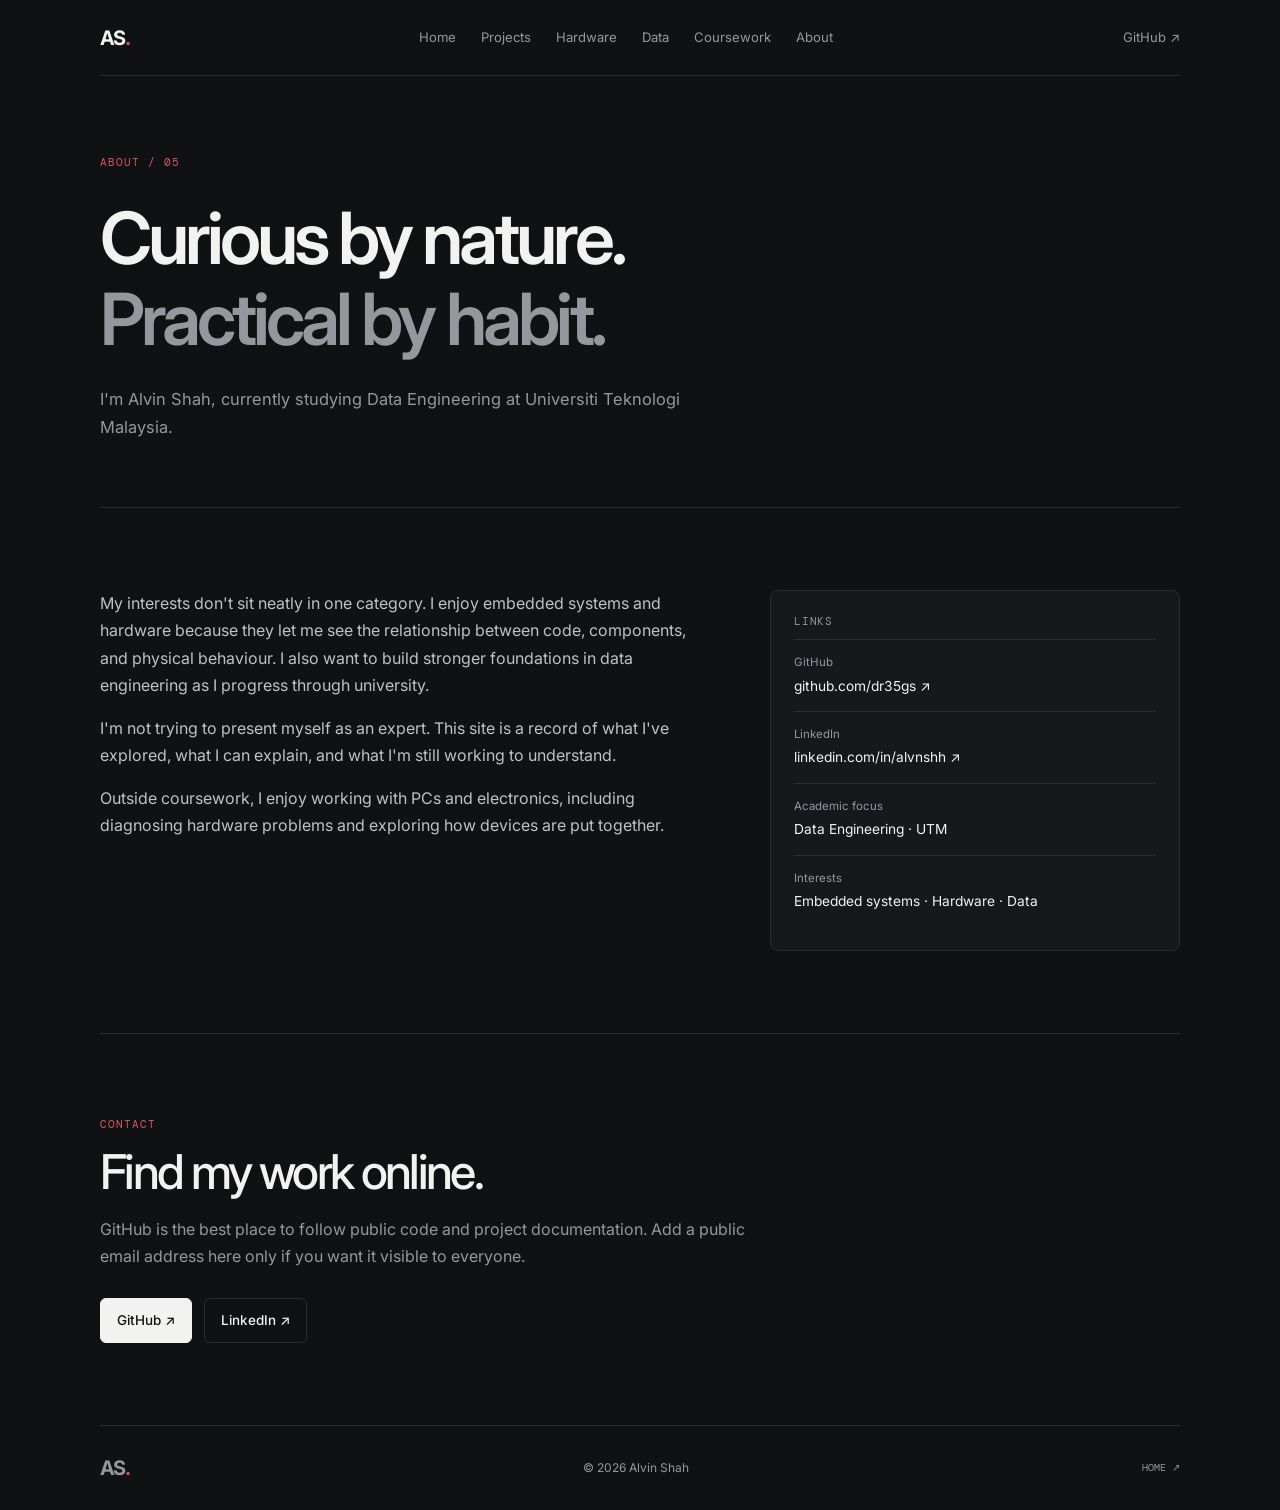
==== about.html @ 027c586a "Add files via upload" ====
<!DOCTYPE html>
<html lang="en"><head><meta charset="UTF-8"><meta name="viewport" content="width=device-width, initial-scale=1"><meta name="theme-color" content="#101113"><meta name="description" content="About Alvin Shah, Data Engineering student at UTM."><title>About — Alvin Shah</title><link rel="preconnect" href="https://fonts.googleapis.com"><link rel="preconnect" href="https://fonts.gstatic.com" crossorigin><link href="https://fonts.googleapis.com/css2?family=DM+Mono:wght@400;500&family=Inter:wght@400;500;600;700&display=swap" rel="stylesheet"><link rel="stylesheet" href="style.css"><script src="script.js" defer></script></head><body><div class="shell"><header class="topbar"><a class="wordmark" href="index.html">AS<span>.</span></a><nav aria-label="Main navigation"><a href="index.html">Home</a><a href="projects/keyvolution.html">Projects</a><a href="hardware.html">Hardware</a><a href="data.html">Data</a><a href="coursework.html">Coursework</a><a href="about.html">About</a></nav><a class="top-link" href="https://github.com/dr35gs" target="_blank" rel="noreferrer">GitHub ↗</a></header><main><section class="page-title"><p class="eyebrow">ABOUT / 05</p><h1>Curious by nature.<br><span class="muted">Practical by habit.</span></h1><p class="hero-copy">I'm Alvin Shah, currently studying Data Engineering at Universiti Teknologi Malaysia.</p></section><section class="section"><div class="about-grid"><div class="prose"><p>My interests don't sit neatly in one category. I enjoy embedded systems and hardware because they let me see the relationship between code, components, and physical behaviour. I also want to build stronger foundations in data engineering as I progress through university.</p><p>I'm not trying to present myself as an expert. This site is a record of what I've explored, what I can explain, and what I'm still working to understand.</p><p>Outside coursework, I enjoy working with PCs and electronics, including diagnosing hardware problems and exploring how devices are put together.</p></div><aside class="panel"><p class="panel-label">LINKS</p><div class="info"><small>GitHub</small><a href="https://github.com/dr35gs" target="_blank" rel="noreferrer">github.com/dr35gs ↗</a></div><div class="info"><small>LinkedIn</small><a href="https://www.linkedin.com/in/alvnshh/" target="_blank" rel="noreferrer">linkedin.com/in/alvnshh ↗</a></div><div class="info"><small>Academic focus</small>Data Engineering · UTM</div><div class="info"><small>Interests</small>Embedded systems · Hardware · Data</div></aside></div></section><section class="section"><p class="eyebrow">CONTACT</p><h2>Find my work online.</h2><p class="section-intro">GitHub is the best place to follow public code and project documentation. Add a public email address here only if you want it visible to everyone.</p><div class="actions"><a class="button primary" href="https://github.com/dr35gs" target="_blank" rel="noreferrer">GitHub ↗</a><a class="button quiet" href="https://www.linkedin.com/in/alvnshh/" target="_blank" rel="noreferrer">LinkedIn ↗</a></div></section></main><footer class="footer"><a class="wordmark" href="index.html">AS<span>.</span></a><p>© <span data-year>2026</span> Alvin Shah</p><a class="back" href="index.html">HOME ↗</a></footer></div></body></html>
---- style.css ----
:root {
  color-scheme: dark;
  --bg:#101113; --surface:#17181b; --surface2:#1d1e22;
  --text:#f2f2f0; --muted:#96979e; --accent:#d95763;
  --border:#2a2b30; --green:#8cbf9b;
  --sans:Inter,-apple-system,BlinkMacSystemFont,"Segoe UI",sans-serif;
  --mono:"DM Mono",ui-monospace,SFMono-Regular,monospace;
  --width:1080px;
}
*{box-sizing:border-box}
html{scroll-behavior:smooth;scroll-padding-top:90px}
body{margin:0;background:var(--bg);color:var(--text);font:16px/1.7 var(--sans);-webkit-font-smoothing:antialiased}
a{color:inherit;text-decoration:none}
a:focus-visible{outline:2px solid var(--accent);outline-offset:5px}
::selection{background:var(--accent);color:white}
.shell{width:min(var(--width),calc(100% - 48px));margin:auto}
.topbar{min-height:76px;display:flex;align-items:center;justify-content:space-between;gap:24px;border-bottom:1px solid var(--border)}
.wordmark{font-size:1.25rem;font-weight:700;letter-spacing:-.08em}.wordmark span{color:var(--accent)}
nav{display:flex;gap:25px;flex-wrap:wrap}
nav a,.top-link{color:var(--muted);font-size:.82rem;transition:color .18s}
nav a:hover,.top-link:hover,.text-link:hover{color:var(--text)}
.eyebrow{margin:0;color:var(--accent);font: .7rem/1.6 var(--mono);letter-spacing:.09em;text-transform:uppercase}
h1,h2,h3{letter-spacing:-.055em;line-height:1.13;margin-top:0}
h1{font-size:clamp(2.8rem,7vw,5.4rem);font-weight:600;margin:25px 0}
h2{font-size:clamp(2rem,4vw,3rem);font-weight:500;margin:12px 0 0}
h3{font-size:1.35rem;font-weight:500;margin-bottom:12px}
p{margin-top:0}
.muted,.secondary{color:var(--muted)}
.hero{padding:clamp(76px,12vw,140px) 0 62px;border-bottom:1px solid var(--border)}
.hero-copy{max-width:650px;color:var(--muted);font-size:1.03rem}
.actions{display:flex;gap:12px;flex-wrap:wrap;margin-top:28px}
.button{display:inline-flex;align-items:center;justify-content:center;gap:12px;min-height:44px;padding:10px 16px;border:1px solid var(--border);border-radius:6px;font-size:.84rem;font-weight:500;transition:transform .18s,background .18s}
.button:hover{transform:translateY(-2px)}
.primary{background:var(--text);color:var(--bg);border-color:var(--text)}.primary:hover{background:#d9d9d5}
.quiet:hover{background:var(--surface)}
.meta{display:flex;justify-content:space-between;gap:14px;flex-wrap:wrap;margin-top:65px;color:var(--muted);font: .64rem var(--mono);letter-spacing:.06em}
.section{padding:82px 0;border-bottom:1px solid var(--border)}
.section-head{margin-bottom:34px}.section-intro{max-width:650px;color:var(--muted);margin-top:16px}
.grid{display:grid;grid-template-columns:repeat(2,minmax(0,1fr));gap:16px}
.card{padding:25px;border:1px solid var(--border);border-radius:8px;background:var(--surface);transition:background .18s,border-color .18s,transform .18s}
.card:hover{background:var(--surface2);border-color:#44454c;transform:translateY(-2px)}
.card.featured{grid-column:1/-1;padding:clamp(24px,5vw,42px);background:radial-gradient(ellipse at 100% 0%,rgba(217,87,99,.09),transparent 55%),var(--surface)}
.card.featured h3{font-size:clamp(1.6rem,4vw,2.35rem)}
.card p{color:var(--muted);font-size:.9rem}
.card-top{display:flex;align-items:center;justify-content:space-between;gap:12px;margin-bottom:32px}
.index{color:var(--muted);font: .72rem var(--mono)}
.tag{color:var(--accent);font: .62rem var(--mono);letter-spacing:.04em}
.stack{display:flex;flex-wrap:wrap;gap:8px;margin:20px 0}
.stack span,.pill{padding:5px 9px;border:1px solid var(--border);border-radius:4px;color:var(--muted);font: .7rem var(--mono)}
.text-link{display:inline-block;margin-top:12px;font-size:.84rem}
.about-grid{display:grid;grid-template-columns:1.2fr .8fr;gap:55px}
.prose{max-width:650px;color:#c1c1c5}
.panel{padding:23px;border:1px solid var(--border);border-radius:8px;background:var(--surface)}
.panel-label{color:var(--muted);font: .68rem var(--mono);letter-spacing:.07em}
.info{padding:13px 0;border-top:1px solid var(--border);display:flex;flex-direction:column;gap:2px;font-size:.86rem}
.info small{color:var(--muted)}
.callout{padding:26px;border-left:2px solid var(--accent);background:var(--surface);color:#c1c1c5}
.callout strong{color:var(--text)}
.feature-list{display:grid;grid-template-columns:repeat(2,minmax(0,1fr));gap:12px}
.feature{padding:18px;border:1px solid var(--border);border-radius:6px}
.feature h3{font-size:1rem;letter-spacing:-.02em}
.feature p{margin:0;color:var(--muted);font-size:.86rem}
.table-wrap{overflow-x:auto;border:1px solid var(--border);border-radius:8px}
table{width:100%;border-collapse:collapse;font-size:.85rem}
th,td{text-align:left;padding:13px 15px;border-bottom:1px solid var(--border);vertical-align:top}
th{font: .7rem var(--mono);color:var(--muted);text-transform:uppercase}
tr:last-child td{border-bottom:0}
.note{color:var(--muted);font-size:.78rem}
.footer{display:flex;align-items:center;justify-content:space-between;gap:18px;padding:25px 0;color:var(--muted);font-size:.75rem}
.footer p{margin:0}.footer .back{font: .65rem var(--mono)}
.page-title{padding:78px 0 50px;border-bottom:1px solid var(--border)}
.page-title h1{font-size:clamp(2.5rem,6vw,4.5rem)}
.breadcrumb{font: .68rem var(--mono);color:var(--muted);margin-bottom:20px}
.breadcrumb a:hover{color:var(--text)}
.article{max-width:800px}
.article h2{font-size:1.7rem;margin:38px 0 15px}
.article p,.article li{color:#c1c1c5}
.article ul{padding-left:22px}
.article section{margin-bottom:32px}
.status{display:inline-flex;align-items:center;gap:8px;color:var(--muted);font-size:.78rem}
.status:before{content:"";width:7px;height:7px;background:var(--green);border-radius:50%}
.diagram{display:grid;grid-template-columns:1fr auto 1fr;gap:12px;align-items:center;margin:20px 0}
.diagram-box{padding:16px 12px;text-align:center;border:1px solid var(--border);background:var(--surface);border-radius:6px;font-size:.82rem}
.diagram-arrow{color:var(--accent);font-family:var(--mono)}
@media(max-width:700px){
 .shell{width:calc(100% - 32px)}.topbar{min-height:68px;gap:12px}nav{gap:12px}nav a,.top-link{font-size:.72rem}
 .grid,.about-grid,.feature-list{grid-template-columns:1fr}.card.featured{grid-column:auto}
 .section{padding:62px 0}.hero{padding:75px 0 50px}.meta{margin-top:44px}
 .diagram{grid-template-columns:1fr}.diagram-arrow{transform:rotate(90deg);text-align:center}
 .footer{flex-wrap:wrap}
}
@media(prefers-reduced-motion:reduce){*,*::before,*::after{scroll-behavior:auto!important;transition-duration:.01ms!important}}
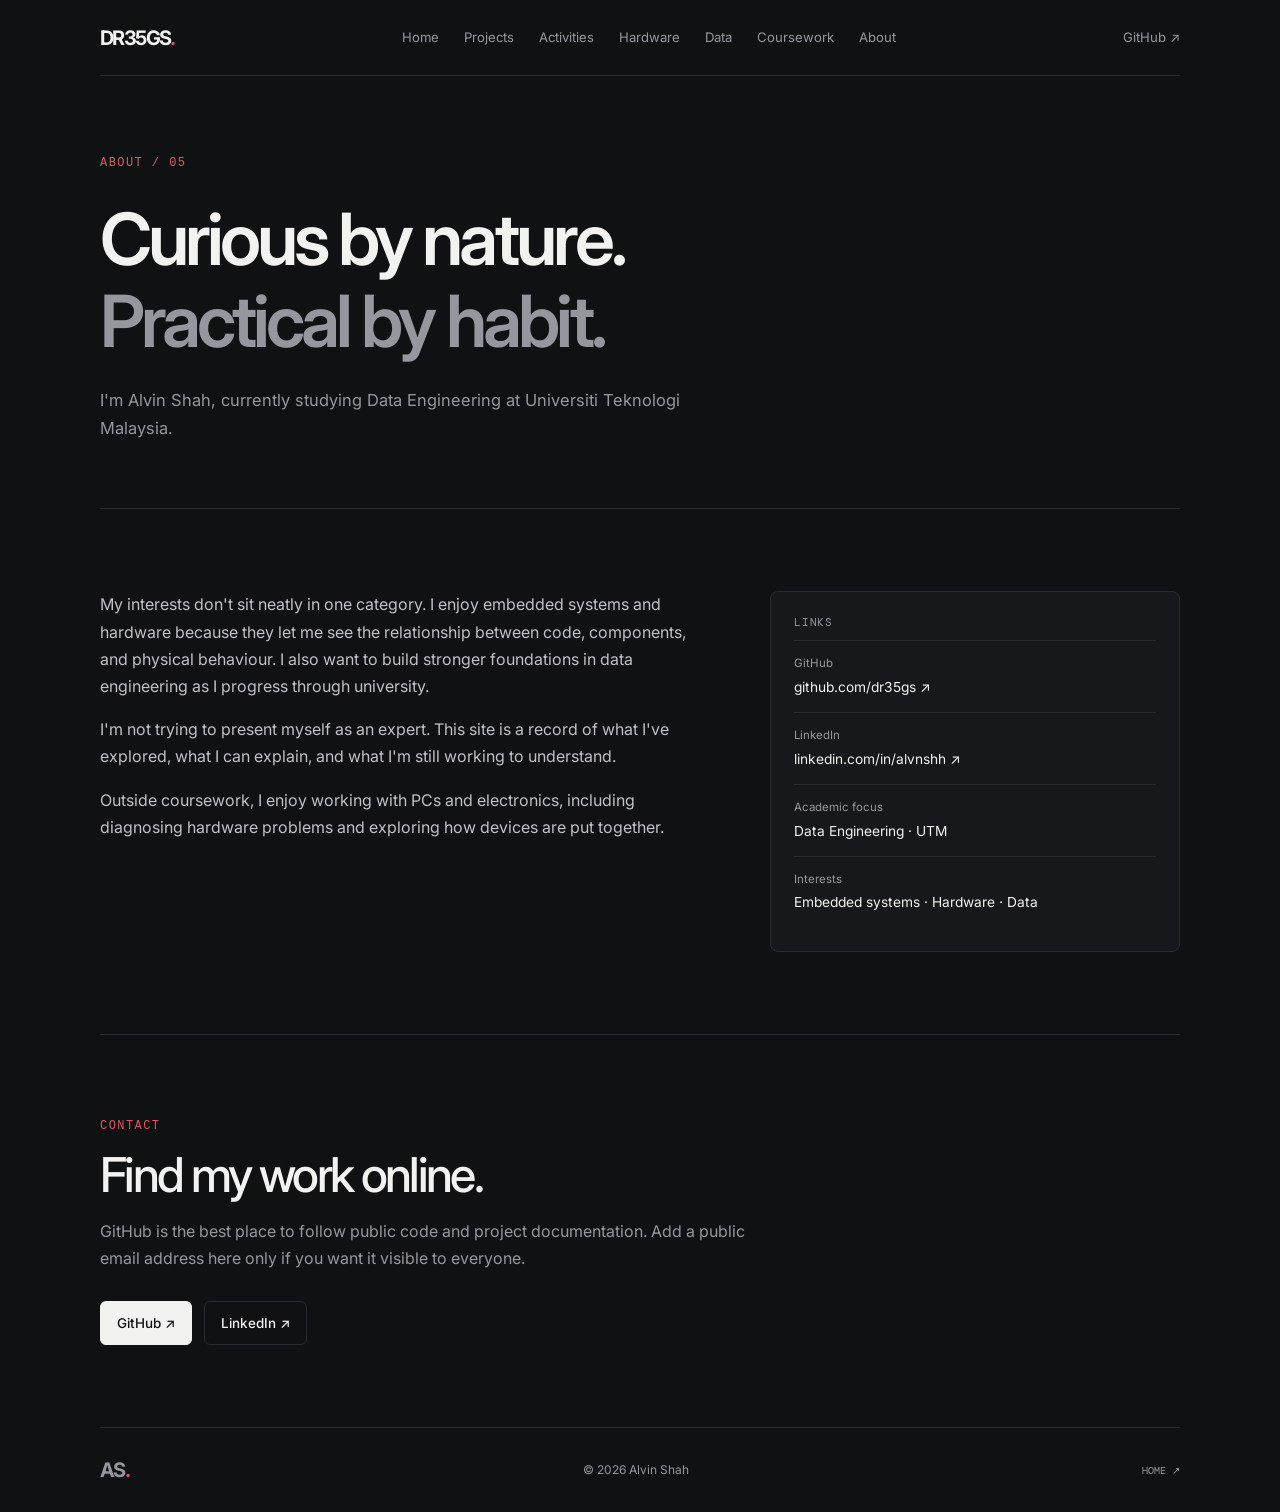
==== commit 439ea150: "Add files via upload" ====
--- a/about.html
+++ b/about.html
@@ -1,2 +1,20 @@
-<!DOCTYPE html>
-<html lang="en"><head><meta charset="UTF-8"><meta name="viewport" content="width=device-width, initial-scale=1"><meta name="theme-color" content="#101113"><meta name="description" content="About Alvin Shah, Data Engineering student at UTM."><title>About — Alvin Shah</title><link rel="preconnect" href="https://fonts.googleapis.com"><link rel="preconnect" href="https://fonts.gstatic.com" crossorigin><link href="https://fonts.googleapis.com/css2?family=DM+Mono:wght@400;500&family=Inter:wght@400;500;600;700&display=swap" rel="stylesheet"><link rel="stylesheet" href="style.css"><script src="script.js" defer></script></head><body><div class="shell"><header class="topbar"><a class="wordmark" href="index.html">AS<span>.</span></a><nav aria-label="Main navigation"><a href="index.html">Home</a><a href="projects/keyvolution.html">Projects</a><a href="hardware.html">Hardware</a><a href="data.html">Data</a><a href="coursework.html">Coursework</a><a href="about.html">About</a></nav><a class="top-link" href="https://github.com/dr35gs" target="_blank" rel="noreferrer">GitHub ↗</a></header><main><section class="page-title"><p class="eyebrow">ABOUT / 05</p><h1>Curious by nature.<br><span class="muted">Practical by habit.</span></h1><p class="hero-copy">I'm Alvin Shah, currently studying Data Engineering at Universiti Teknologi Malaysia.</p></section><section class="section"><div class="about-grid"><div class="prose"><p>My interests don't sit neatly in one category. I enjoy embedded systems and hardware because they let me see the relationship between code, components, and physical behaviour. I also want to build stronger foundations in data engineering as I progress through university.</p><p>I'm not trying to present myself as an expert. This site is a record of what I've explored, what I can explain, and what I'm still working to understand.</p><p>Outside coursework, I enjoy working with PCs and electronics, including diagnosing hardware problems and exploring how devices are put together.</p></div><aside class="panel"><p class="panel-label">LINKS</p><div class="info"><small>GitHub</small><a href="https://github.com/dr35gs" target="_blank" rel="noreferrer">github.com/dr35gs ↗</a></div><div class="info"><small>LinkedIn</small><a href="https://www.linkedin.com/in/alvnshh/" target="_blank" rel="noreferrer">linkedin.com/in/alvnshh ↗</a></div><div class="info"><small>Academic focus</small>Data Engineering · UTM</div><div class="info"><small>Interests</small>Embedded systems · Hardware · Data</div></aside></div></section><section class="section"><p class="eyebrow">CONTACT</p><h2>Find my work online.</h2><p class="section-intro">GitHub is the best place to follow public code and project documentation. Add a public email address here only if you want it visible to everyone.</p><div class="actions"><a class="button primary" href="https://github.com/dr35gs" target="_blank" rel="noreferrer">GitHub ↗</a><a class="button quiet" href="https://www.linkedin.com/in/alvnshh/" target="_blank" rel="noreferrer">LinkedIn ↗</a></div></section></main><footer class="footer"><a class="wordmark" href="index.html">AS<span>.</span></a><p>© <span data-year>2026</span> Alvin Shah</p><a class="back" href="index.html">HOME ↗</a></footer></div></body></html>
+<div>
+    <!DOCTYPE html>
+    <html lang="en">
+    <head>
+        <meta charset="UTF-8">
+        <meta name="viewport" content="width=device-width, initial-scale=1">
+        <meta name="theme-color" content="#101113">
+        <meta name="description" content="About Alvin Shah, Data Engineering student at UTM.">
+        <title>About — Alvin Shah</title>
+        <link rel="preconnect" href="https://fonts.googleapis.com">
+        <link rel="preconnect" href="https://fonts.gstatic.com" crossorigin>
+        <link href="https://fonts.googleapis.com/css2?family=DM+Mono:wght@400;500&family=Inter:wght@400;500;600;700&display=swap" rel="stylesheet">
+        <link rel="stylesheet" href="style.css">
+        <script src="script.js" defer></script>
+    </head>
+    <body>
+        <div class="shell"><header class="topbar"><a class="wordmark" href="index.html">DR35GS<span>.</span></a><nav aria-label="Main navigation"><a href="index.html">Home</a><a href="projects.html">Projects</a><a href="activities.html">Activities</a><a href="hardware.html">Hardware</a><a href="data.html">Data</a><a href="coursework.html">Coursework</a><a href="about.html">About</a></nav><a class="top-link" href="https://github.com/dr35gs" target="_blank" rel="noreferrer">GitHub ↗</a></header><main><section class="page-title"><p class="eyebrow">ABOUT / 05</p><h1>Curious by nature.<br><span class="muted">Practical by habit.</span></h1><p class="hero-copy">I'm Alvin Shah, currently studying Data Engineering at Universiti Teknologi Malaysia.</p></section><section class="section"><div class="about-grid"><div class="prose"><p>My interests don't sit neatly in one category. I enjoy embedded systems and hardware because they let me see the relationship between code, components, and physical behaviour. I also want to build stronger foundations in data engineering as I progress through university.</p><p>I'm not trying to present myself as an expert. This site is a record of what I've explored, what I can explain, and what I'm still working to understand.</p><p>Outside coursework, I enjoy working with PCs and electronics, including diagnosing hardware problems and exploring how devices are put together.</p></div><aside class="panel"><p class="panel-label">LINKS</p><div class="info"><small>GitHub</small><a href="https://github.com/dr35gs" target="_blank" rel="noreferrer">github.com/dr35gs ↗</a></div><div class="info"><small>LinkedIn</small><a href="https://www.linkedin.com/in/alvnshh/" target="_blank" rel="noreferrer">linkedin.com/in/alvnshh ↗</a></div><div class="info"><small>Academic focus</small>Data Engineering · UTM</div><div class="info"><small>Interests</small>Embedded systems · Hardware · Data</div></aside></div></section><section class="section"><p class="eyebrow">CONTACT</p><h2>Find my work online.</h2><p class="section-intro">GitHub is the best place to follow public code and project documentation. Add a public email address here only if you want it visible to everyone.</p><div class="actions"><a class="button primary" href="https://github.com/dr35gs" target="_blank" rel="noreferrer">GitHub ↗</a><a class="button quiet" href="https://www.linkedin.com/in/alvnshh/" target="_blank" rel="noreferrer">LinkedIn ↗</a></div></section></main><footer class="footer"><a class="wordmark" href="index.html">AS<span>.</span></a><p>© <span data-year>2026</span> Alvin Shah</p><a class="back" href="index.html">HOME ↗</a></footer></div>
+    </body>
+</html>
+</div>
--- a/style.css
+++ b/style.css
@@ -90,3 +90,444 @@
  .footer{flex-wrap:wrap}
 }
 @media(prefers-reduced-motion:reduce){*,*::before,*::after{scroll-behavior:auto!important;transition-duration:.01ms!important}}
+
+/* =========================================
+   PORTFOLIO DETAIL PAGES
+========================================= */
+
+.detail-page {
+    width: min(1100px, 90%);
+    margin: 60px auto;
+}
+
+.detail-hero {
+    padding: 65px 0 55px;
+    border-bottom: 1px solid var(--border, #292929);
+}
+
+    .detail-hero h1 {
+        font-size: clamp(2.5rem, 7vw, 5rem);
+        line-height: 1.05;
+        margin: 15px 0;
+        letter-spacing: -0.05em;
+    }
+
+    .detail-hero .lead {
+        max-width: 750px;
+        font-size: 1.15rem;
+        line-height: 1.8;
+        color: var(--muted, #aaa);
+    }
+
+.eyebrow {
+    font-family: monospace;
+    text-transform: uppercase;
+    letter-spacing: 0.12em;
+    font-size: 0.75rem;
+    color: var(--accent, #d65a5a);
+}
+
+.detail-section {
+    padding: 45px 0;
+    border-bottom: 1px solid var(--border, #292929);
+}
+
+    .detail-section h2 {
+        font-size: 1.8rem;
+        margin-bottom: 20px;
+        letter-spacing: -0.03em;
+    }
+
+    .detail-section p {
+        line-height: 1.85;
+        color: var(--muted, #b5b5b5);
+        max-width: 850px;
+    }
+
+.section-intro {
+    margin-bottom: 25px;
+}
+
+.back-link {
+    display: inline-block;
+    color: var(--muted, #aaa);
+    text-decoration: none;
+    margin-bottom: 20px;
+    font-size: 0.9rem;
+}
+
+    .back-link:hover,
+    .read-more:hover {
+        color: var(--accent, #d65a5a);
+    }
+
+.tag-list {
+    display: flex;
+    flex-wrap: wrap;
+    gap: 10px;
+    margin-top: 25px;
+}
+
+    .tag-list span,
+    .tag-list a {
+        display: inline-block;
+        padding: 8px 13px;
+        border: 1px solid var(--border, #333);
+        border-radius: 4px;
+        font-size: 0.8rem;
+        color: var(--muted, #bbb);
+        text-decoration: none;
+    }
+
+        .tag-list a:hover {
+            border-color: var(--accent, #d65a5a);
+        }
+
+.info-grid {
+    display: grid;
+    grid-template-columns: repeat(2, minmax(0, 1fr));
+    gap: 15px;
+    margin-top: 25px;
+}
+
+.info-card {
+    padding: 22px;
+    border: 1px solid var(--border, #333);
+    border-radius: 6px;
+    background: rgba(255,255,255,0.02);
+}
+
+    .info-card h3 {
+        margin: 0 0 12px;
+        font-size: 1.05rem;
+    }
+
+    .info-card p {
+        margin: 0;
+        font-size: 0.92rem;
+    }
+
+.muted-note {
+    font-size: 0.85rem;
+    color: var(--muted, #888);
+    margin-top: 20px;
+}
+
+/* =========================================
+   PHOTO GALLERY
+========================================= */
+
+.photo-grid {
+    display: grid;
+    grid-template-columns: repeat(3, minmax(0, 1fr));
+    gap: 18px;
+    margin-top: 25px;
+}
+
+    .photo-grid figure {
+        margin: 0;
+        min-width: 0;
+    }
+
+    .photo-grid img {
+        width: 100%;
+        aspect-ratio: 4 / 3;
+        object-fit: cover;
+        display: block;
+        border-radius: 5px;
+        border: 1px solid var(--border, #333);
+    }
+
+    .photo-grid figcaption {
+        font-size: 0.8rem;
+        color: var(--muted, #999);
+        margin-top: 10px;
+    }
+
+.photo-placeholder {
+    display: none;
+    width: 100%;
+    aspect-ratio: 4 / 3;
+    align-items: center;
+    justify-content: center;
+    border: 1px dashed var(--border, #555);
+    border-radius: 5px;
+    background: rgba(255,255,255,0.025);
+    color: var(--muted, #888);
+    font-family: monospace;
+    font-size: 0.85rem;
+}
+
+/* =========================================
+   TIMELINE / ACHIEVEMENTS
+========================================= */
+
+.timeline {
+    margin-top: 30px;
+    border-left: 1px solid var(--border, #444);
+    padding-left: 25px;
+}
+
+.timeline-item {
+    position: relative;
+    display: grid;
+    grid-template-columns: 110px 1fr;
+    gap: 20px;
+    padding: 0 0 35px;
+}
+
+    .timeline-item::before {
+        content: "";
+        position: absolute;
+        left: -31px;
+        top: 5px;
+        width: 11px;
+        height: 11px;
+        border-radius: 50%;
+        background: var(--accent, #d65a5a);
+    }
+
+.timeline-date {
+    font-family: monospace;
+    color: var(--accent, #d65a5a);
+    font-size: 0.85rem;
+}
+
+.timeline-item h3 {
+    margin: 0 0 8px;
+}
+
+.timeline-item p {
+    margin: 0;
+}
+
+/* =========================================
+   COURSEWORK
+========================================= */
+
+.course-year {
+    margin: 25px 0;
+    padding: 25px;
+    border: 1px solid var(--border, #333);
+    border-radius: 6px;
+}
+
+    .course-year h3 {
+        margin-top: 0;
+    }
+
+.course-list {
+    list-style: none;
+    padding: 0;
+    margin: 0;
+}
+
+    .course-list li {
+        padding: 16px 0;
+        border-top: 1px solid var(--border, #333);
+        display: flex;
+        flex-direction: column;
+        gap: 7px;
+    }
+
+        .course-list li span {
+            color: var(--muted, #999);
+            font-size: 0.9rem;
+        }
+
+/* =========================================
+   ACTIVITIES
+========================================= */
+
+.activity-card {
+    display: grid;
+    grid-template-columns: minmax(220px, 0.8fr) 1.2fr;
+    gap: 25px;
+    padding: 20px;
+    border: 1px solid var(--border, #333);
+    border-radius: 6px;
+    text-decoration: none;
+    color: inherit;
+    transition: border-color 0.2s ease, transform 0.2s ease;
+}
+
+    .activity-card:hover {
+        border-color: var(--accent, #d65a5a);
+        transform: translateY(-3px);
+    }
+
+.activity-card-image img {
+    width: 100%;
+    height: 100%;
+    min-height: 190px;
+    object-fit: cover;
+    border-radius: 4px;
+}
+
+.activity-card-content h3 {
+    font-size: 1.4rem;
+    margin: 10px 0;
+}
+
+.activity-card-content p:not(.eyebrow) {
+    color: var(--muted, #aaa);
+    line-height: 1.7;
+}
+
+.read-more {
+    display: inline-block;
+    margin-top: 15px;
+    color: var(--accent, #d65a5a);
+    font-size: 0.9rem;
+}
+
+.reflection h2 {
+    margin-top: 40px;
+}
+
+.reflection blockquote {
+    margin: 25px 0;
+    padding: 15px 25px;
+    border-left: 3px solid var(--accent, #d65a5a);
+    color: var(--muted, #bbb);
+    font-style: italic;
+    line-height: 1.8;
+}
+
+.detail-footer {
+    padding: 30px 0;
+    font-size: 0.8rem;
+    color: var(--muted, #888);
+}
+
+/* =========================================
+   RESPONSIVE
+========================================= */
+
+@media (max-width: 700px) {
+    .detail-page {
+        width: 92%;
+        margin-top: 35px;
+    }
+
+    .info-grid {
+        grid-template-columns: 1fr;
+    }
+
+    .photo-grid {
+        grid-template-columns: 1fr;
+    }
+
+    .activity-card {
+        grid-template-columns: 1fr;
+    }
+
+    .activity-card-image img {
+        height: auto;
+        aspect-ratio: 16 / 9;
+    }
+
+    .timeline-item {
+        grid-template-columns: 1fr;
+        gap: 8px;
+    }
+
+    .detail-hero {
+        padding: 40px 0;
+    }
+}
+
+/* =========================================
+   PROJECT LANDING PAGE
+========================================= */
+
+.project-grid {
+    display: grid;
+    grid-template-columns: repeat(2, minmax(0, 1fr));
+    gap: 22px;
+    margin-top: 30px;
+}
+
+.project-card {
+    display: flex;
+    flex-direction: column;
+    min-width: 0;
+    overflow: hidden;
+    border: 1px solid var(--border, #333);
+    border-radius: 6px;
+    background: rgba(255,255,255,0.02);
+    text-decoration: none;
+    color: inherit;
+    transition: border-color 0.2s ease, transform 0.2s ease;
+}
+
+    .project-card[href]:hover {
+        border-color: var(--accent, #d65a5a);
+        transform: translateY(-4px);
+    }
+
+.project-card-image {
+    width: 100%;
+    overflow: hidden;
+    background: rgba(255,255,255,0.025);
+}
+
+    .project-card-image img {
+        width: 100%;
+        aspect-ratio: 16 / 9;
+        object-fit: cover;
+        display: block;
+        transition: transform 0.3s ease;
+    }
+
+.project-card[href]:hover .project-card-image img {
+    transform: scale(1.03);
+}
+
+.project-card-image .photo-placeholder {
+    aspect-ratio: 16 / 9;
+}
+
+.project-card-content {
+    padding: 22px;
+    flex: 1;
+    display: flex;
+    flex-direction: column;
+    align-items: flex-start;
+}
+
+    .project-card-content h2 {
+        font-size: 1.6rem;
+        margin: 8px 0;
+        letter-spacing: -0.03em;
+    }
+
+    .project-card-content > p:not(.eyebrow) {
+        color: var(--muted, #aaa);
+        line-height: 1.7;
+        font-size: 0.92rem;
+    }
+
+    .project-card-content .tag-list {
+        margin-top: auto;
+        padding-top: 15px;
+    }
+
+    .project-card-content .read-more {
+        margin-top: 20px;
+    }
+
+.project-upcoming {
+    opacity: 0.65;
+    border-style: dashed;
+}
+
+    .project-upcoming:hover {
+        opacity: 1;
+    }
+
+@media (max-width: 700px) {
+    .project-grid {
+        grid-template-columns: 1fr;
+    }
+}
